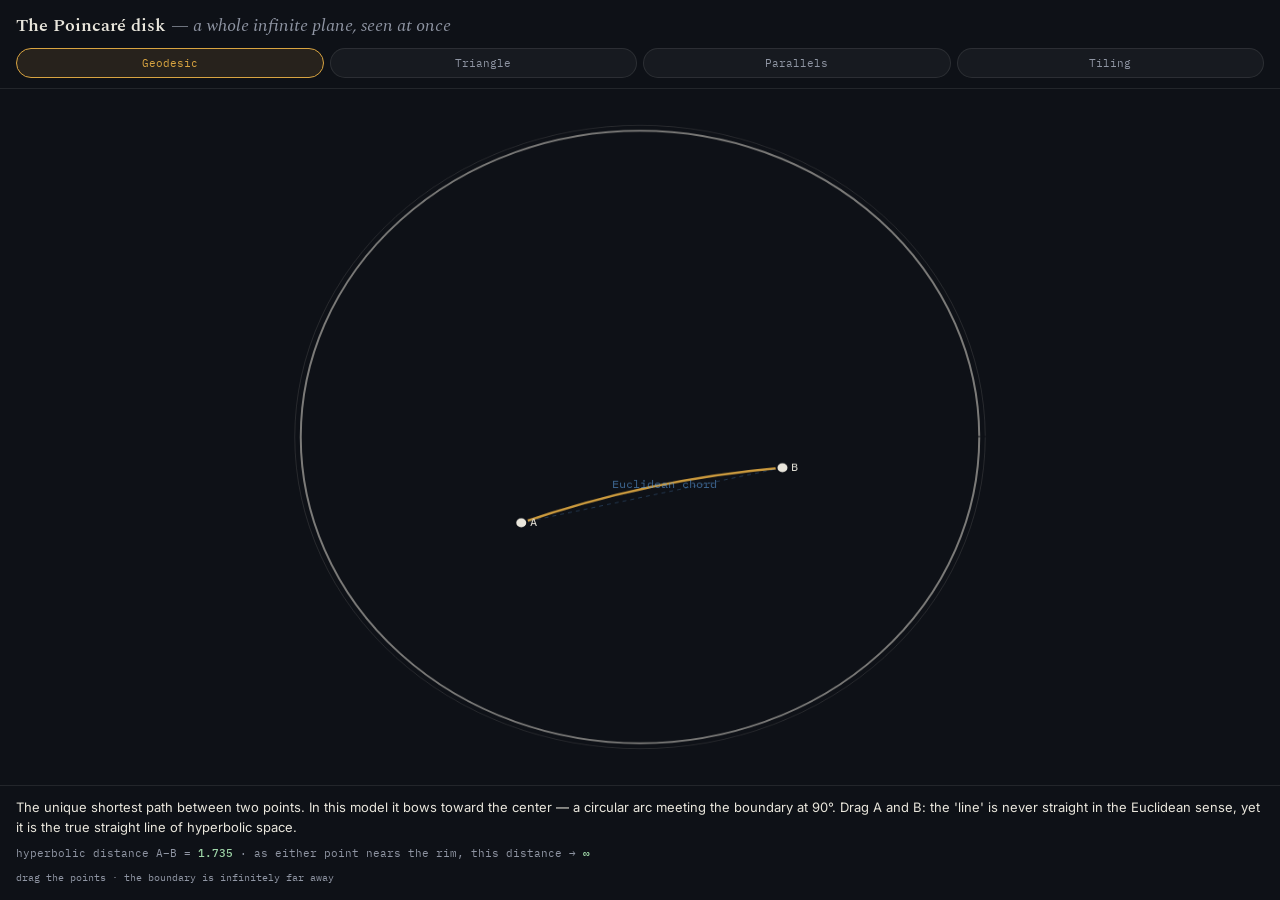
==== atoms/hyperbolic-disk.html @ 60baaf93 "Web of Mathematics: interactive map with bridge stories" ====
<!DOCTYPE html>
<html lang="en">
<head>
<meta charset="UTF-8">
<meta name="viewport" content="width=device-width, initial-scale=1, maximum-scale=1, user-scalable=no">
<title>The Hyperbolic Disk</title>
<link href="https://fonts.googleapis.com/css2?family=Spectral:ital,wght@0,400;0,600;1,400&family=IBM+Plex+Mono:wght@400;500&family=Inter:wght@400;500;600&display=swap" rel="stylesheet">
<style>
:root{--bg:#0e1117;--text:#e9e6dc;--dim:#8f95a3;--gold:#d9a441;--teal:#57ab79;--blue:#5b9ce0;--line:rgba(255,255,255,0.09);}
*{box-sizing:border-box;}
html,body{margin:0;height:100%;background:var(--bg);color:var(--text);
  font-family:'Inter',system-ui,sans-serif;overflow:hidden;}
#app{position:fixed;inset:0;display:flex;flex-direction:column;}
header{padding:12px 16px 10px;border-bottom:1px solid var(--line);}
h1{font-family:'Spectral',serif;font-size:18px;font-weight:600;margin:0;}
h1 em{font-style:italic;color:var(--dim);font-weight:400;}
.chips{display:flex;gap:6px;margin-top:9px;}
.chip{flex:1;text-align:center;font-family:'IBM Plex Mono',monospace;font-size:10.5px;
  padding:7px 4px;border-radius:999px;border:1px solid var(--line);color:var(--dim);
  background:rgba(255,255,255,0.04);cursor:pointer;}
.chip.on{border-color:var(--gold);color:var(--gold);background:rgba(217,164,65,0.12);}
main{flex:1;position:relative;min-height:0;}
canvas{position:absolute;inset:0;width:100%;height:100%;touch-action:none;}
footer{border-top:1px solid var(--line);padding:12px 16px 16px;}
.cap{font-size:13px;line-height:1.5;}
.facts{font-family:'IBM Plex Mono',monospace;font-size:11px;color:var(--dim);margin-top:7px;line-height:1.7;}
.facts b{color:#9fd6a8;font-weight:500;}
.hint{font-size:10px;color:var(--dim);font-family:'IBM Plex Mono',monospace;margin-top:8px;}
</style>
</head>
<body>
<div id="app">
  <header>
    <h1>The Poincaré disk <em>— a whole infinite plane, seen at once</em></h1>
    <div class="chips" id="chips"></div>
  </header>
  <main><canvas id="cv"></canvas></main>
  <footer>
    <div class="cap" id="cap"></div>
    <div class="facts" id="facts"></div>
    <div class="hint" id="hint">drag the points · the boundary circle is infinitely far away</div>
  </footer>
</div>
<script>
"use strict";
/* Poincaré disk model of the hyperbolic plane.
   Geodesics = circular arcs meeting the boundary at right angles (or diameters).
   The boundary is at infinity: nothing ever reaches it. */
const cv=document.getElementById('cv'),ctx=cv.getContext('2d');
let W=0,H=0,DPR=1,cx=0,cy=0,Rd=0;
function resize(){
  DPR=Math.min(2,window.devicePixelRatio||1);
  W=cv.clientWidth;H=cv.clientHeight;cv.width=W*DPR;cv.height=H*DPR;
  ctx.setTransform(DPR,0,0,DPR,0,0);
  cx=W/2;cy=H/2;Rd=Math.min(W,H)*0.44;
}
window.addEventListener('resize',resize);

/* ---- disk math (unit disk, then scaled to screen) ---- */
function toScreen(p){return {x:cx+p.x*Rd, y:cy+p.y*Rd};}
function toDisk(s){return {x:(s.x-cx)/Rd, y:(s.y-cy)/Rd};}

// geodesic through two points a,b in the unit disk.
// Returns either {line:true,...} for a diameter, or {C,r} the orthogonal circle.
function geodesic(a,b){
  const cross=a.x*b.y-a.y*b.x;
  if(Math.abs(cross)<1e-6) return {line:true,a,b}; // collinear w/ origin → diameter
  const a2=a.x*a.x+a.y*a.y, b2=b.x*b.x+b.y*b.y;
  // center (u,v) of orthogonal circle: solves the right-angle-at-boundary condition
  const denom=2*cross;
  const u=( b.y*(a2+1) - a.y*(b2+1) )/denom;
  const v=( a.x*(b2+1) - b.x*(a2+1) )/denom;
  const r=Math.hypot(u-a.x,v-a.y);
  return {line:false,C:{x:u,y:v},r};
}
function drawGeodesicSeg(a,b,color,width){
  ctx.strokeStyle=color;ctx.lineWidth=width||2;
  const g=geodesic(a,b);
  if(g.line){
    const A=toScreen(a),B=toScreen(b);
    ctx.beginPath();ctx.moveTo(A.x,A.y);ctx.lineTo(B.x,B.y);ctx.stroke();
    return;
  }
  const ang=p=>Math.atan2(p.y-g.C.y,p.x-g.C.x);
  let a1=ang(a),a2=ang(b);
  // choose the minor arc (the one staying inside the disk)
  let d=a2-a1;
  while(d>Math.PI)d-=2*Math.PI;
  while(d<-Math.PI)d+=2*Math.PI;
  const Cs=toScreen(g.C), rs=g.r*Rd;
  ctx.beginPath();ctx.arc(Cs.x,Cs.y,rs,a1,a1+d,d<0);ctx.stroke();
}
// full geodesic (both ends hit boundary) — for the "lines" view
function drawFullGeodesic(a,b,color,width){
  const g=geodesic(a,b);
  ctx.strokeStyle=color;ctx.lineWidth=width||1.5;
  if(g.line){
    // diameter direction
    const dx=b.x-a.x,dy=b.y-a.y,L=Math.hypot(dx,dy)||1;
    const A=toScreen({x:-dx/L,y:-dy/L}),B=toScreen({x:dx/L,y:dy/L});
    ctx.beginPath();ctx.moveTo(A.x,A.y);ctx.lineTo(B.x,B.y);ctx.stroke();return;
  }
  // arc between the two boundary intersection points
  const Cs=toScreen(g.C),rs=g.r*Rd;
  // intersection angles of orthogonal circle with unit circle
  const dC=Math.hypot(g.C.x,g.C.y);
  const base=Math.atan2(g.C.y,g.C.x);
  const half=Math.acos(Math.min(1,Math.max(-1,(dC*dC+g.r*g.r-1)/(2*dC*g.r))));
  const p1=base+Math.PI-half, p2=base+Math.PI+half;
  ctx.beginPath();ctx.arc(Cs.x,Cs.y,rs,p1,p2);ctx.stroke();
}

/* hyperbolic distance (for readout) */
function hdist(a,b){
  const dx=a.x-b.x,dy=a.y-b.y;
  const num=2*(dx*dx+dy*dy);
  const den=(1-(a.x*a.x+a.y*a.y))*(1-(b.x*b.x+b.y*b.y));
  return Math.acosh(1+num/den);
}
/* interior angle at vertex V between geodesics to P and Q,
   measured as Euclidean angle of the arc tangents (conformal model ⇒ equals hyperbolic angle) */
function tangentDir(V,X){ // direction of geodesic V→X at V
  const g=geodesic(V,X);
  if(g.line){const d={x:X.x-V.x,y:X.y-V.y};const L=Math.hypot(d.x,d.y)||1;return {x:d.x/L,y:d.y/L};}
  // tangent to circle at V is perpendicular to radius (V-C); pick orientation toward X
  let t={x:-(V.y-g.C.y),y:(V.x-g.C.x)};
  const L=Math.hypot(t.x,t.y)||1;t={x:t.x/L,y:t.y/L};
  // orient toward X along the arc
  const toX={x:X.x-V.x,y:X.y-V.y};
  if(t.x*toX.x+t.y*toX.y<0){t.x=-t.x;t.y=-t.y;}
  return t;
}
function angleAt(V,P,Q){
  const t1=tangentDir(V,P),t2=tangentDir(V,Q);
  let a=Math.acos(Math.min(1,Math.max(-1,t1.x*t2.x+t1.y*t2.y)));
  return a;
}

/* ---- draggable points ---- */
let A={x:-0.35,y:0.28}, B={x:0.42,y:0.10}, Cp={x:-0.05,y:-0.42};
const pts=[A,B,Cp];
let dragging=null;
cv.addEventListener('pointerdown',e=>{
  const m=toDisk({x:e.offsetX*0+ (e.clientX-cv.getBoundingClientRect().left),
                  y:(e.clientY-cv.getBoundingClientRect().top)});
  let best=null,bd=0.09;
  pts.forEach(p=>{const d=Math.hypot(p.x-m.x,p.y-m.y);if(d<bd){bd=d;best=p;}});
  if(best){dragging=best;cv.setPointerCapture(e.pointerId);}
});
cv.addEventListener('pointermove',e=>{
  if(!dragging)return;
  const r=cv.getBoundingClientRect();
  let m=toDisk({x:e.clientX-r.left,y:e.clientY-r.top});
  const R=Math.hypot(m.x,m.y);
  if(R>0.96){m.x*=0.96/R;m.y*=0.96/R;} // keep strictly inside
  dragging.x=m.x;dragging.y=m.y;
});
cv.addEventListener('pointerup',()=>dragging=null);

/* ---- views ---- */
const VIEWS=[
 {name:"Geodesic",cap:"The unique shortest path between two points. In this model it bows toward the center — a circular arc meeting the boundary at 90°. Drag A and B: the 'line' is never straight in the Euclidean sense, yet it is the true straight line of hyperbolic space.",
  facts:()=>`hyperbolic distance A–B = <b>${hdist(A,B).toFixed(3)}</b> · as either point nears the rim, this distance → <b>∞</b>`},
 {name:"Triangle",cap:"A hyperbolic triangle: three geodesic sides. Its angles always sum to LESS than 180° — and the missing amount (the defect) equals its area. Drag the vertices toward the boundary and watch the angles collapse toward zero.",
  facts:()=>{
    const aA=angleAt(A,B,Cp),aB=angleAt(B,A,Cp),aC=angleAt(Cp,A,B);
    const sum=(aA+aB+aC)*180/Math.PI;
    const defect=180-sum;
    return `angle sum = <b>${sum.toFixed(1)}°</b> (Euclidean: always 180°) · defect = area = <b>${defect.toFixed(1)}°</b>`;
  }},
 {name:"Parallels",cap:"Euclid's fifth postulate fails here. Through the point A there are INFINITELY many geodesics that never meet the fixed line through B and C. Two of them (the 'limiting parallels') just barely avoid it; a whole fan lies between.",
  facts:()=>"through one external point: <b>∞ parallels</b> to a given line — the discovery that broke 2000 years of assuming otherwise"},
 {name:"Tiling",cap:"Because area is bounded below (every triangle has area < π) but the plane is infinite, hyperbolic space holds regular tilings impossible in flat space — here the {7,3} tiling, seven heptagons... rendered schematically as a geodesic web. The identical tiles look shrunken near the rim only because the rim is infinitely far.",
  facts:()=>"flat plane: only 3 regular tilings · hyperbolic plane: <b>infinitely many</b> {p,q} with 1/p+1/q < 1/2"}
];
let view=0;

function drawDisk(){
  ctx.clearRect(0,0,W,H);
  // boundary circle (at infinity)
  ctx.strokeStyle='rgba(233,230,220,0.5)';ctx.lineWidth=2;
  ctx.beginPath();ctx.arc(cx,cy,Rd,0,6.28);ctx.stroke();
  ctx.strokeStyle='rgba(233,230,220,0.12)';ctx.lineWidth=1;
  ctx.beginPath();ctx.arc(cx,cy,Rd+6,0,6.28);ctx.stroke();

  if(view===3){ // tiling: a symmetric web of geodesics
    const N=7;
    const ring=[];
    for(let i=0;i<N;i++){const a=i/N*2*Math.PI - Math.PI/2;ring.push({x:0.62*Math.cos(a),y:0.62*Math.sin(a)});}
    ctx.globalAlpha=0.9;
    for(let i=0;i<N;i++){
      drawFullGeodesic(ring[i],ring[(i+1)%N],'rgba(87,171,121,0.55)',1.4);
      drawFullGeodesic(ring[i],ring[(i+2)%N],'rgba(91,156,224,0.4)',1.1);
      drawFullGeodesic(ring[i],ring[(i+3)%N],'rgba(217,164,65,0.3)',1);
    }
    ctx.globalAlpha=1;
    // inner heptagon of geodesics
    const inner=[];
    for(let i=0;i<N;i++){const a=i/N*2*Math.PI-Math.PI/2;inner.push({x:0.3*Math.cos(a),y:0.3*Math.sin(a)});}
    for(let i=0;i<N;i++)drawGeodesicSeg(inner[i],inner[(i+1)%N],'rgba(233,230,220,0.6)',1.5);
    return;
  }

  if(view===2){ // parallels: fixed line + fan through A
    const L1={x:0.1,y:0.55}, L2={x:0.15,y:-0.6};
    drawFullGeodesic(L1,L2,'rgba(233,230,220,0.75)',2);
    // fan of geodesics through A that don't cross the line
    for(let k=-4;k<=4;k++){
      const target={x:0.1+0.001*k, y:0.55 - (k+4)/8*1.15};
      drawFullGeodesic(A,target, k===-4||k===4?'rgba(217,164,65,0.9)':'rgba(91,156,224,0.35)', k===-4||k===4?2:1.2);
    }
    const As=toScreen(A);
    ctx.fillStyle='#d9a441';ctx.beginPath();ctx.arc(As.x,As.y,6,0,6.28);ctx.fill();
    label('A',As.x+9,As.y+4,'#d9a441');
    return;
  }

  if(view===1){ // triangle
    drawGeodesicSeg(A,B,'rgba(217,164,65,0.95)',2.5);
    drawGeodesicSeg(B,Cp,'rgba(217,164,65,0.95)',2.5);
    drawGeodesicSeg(Cp,A,'rgba(217,164,65,0.95)',2.5);
    // faint Euclidean triangle for contrast
    const As=toScreen(A),Bs=toScreen(B),Cs=toScreen(Cp);
    ctx.strokeStyle='rgba(91,156,224,0.3)';ctx.lineWidth=1;ctx.setLineDash([4,4]);
    ctx.beginPath();ctx.moveTo(As.x,As.y);ctx.lineTo(Bs.x,Bs.y);ctx.lineTo(Cs.x,Cs.y);ctx.closePath();ctx.stroke();
    ctx.setLineDash([]);
    drawPts([[A,'A'],[B,'B'],[Cp,'C']]);
    return;
  }

  // view 0: single geodesic
  drawGeodesicSeg(A,B,'rgba(217,164,65,0.95)',2.5);
  const As=toScreen(A),Bs=toScreen(B);
  ctx.strokeStyle='rgba(91,156,224,0.3)';ctx.lineWidth=1;ctx.setLineDash([4,4]);
  ctx.beginPath();ctx.moveTo(As.x,As.y);ctx.lineTo(Bs.x,Bs.y);ctx.stroke();ctx.setLineDash([]);
  label('Euclidean chord',(As.x+Bs.x)/2-40,(As.y+Bs.y)/2-8,'rgba(91,156,224,0.6)');
  drawPts([[A,'A'],[B,'B']]);
}
function drawPts(list){
  list.forEach(([p,nm])=>{
    const s=toScreen(p);
    ctx.fillStyle='#e9e6dc';ctx.strokeStyle='#0e1117';ctx.lineWidth=2;
    ctx.beginPath();ctx.arc(s.x,s.y,6,0,6.28);ctx.fill();ctx.stroke();
    label(nm,s.x+9,s.y+4,'#e9e6dc');
  });
}
function label(t,x,y,c){ctx.font='12px "IBM Plex Mono",monospace';ctx.fillStyle=c;ctx.fillText(t,x,y);}

function loop(){drawDisk();
  document.getElementById('facts').innerHTML=VIEWS[view].facts();
  requestAnimationFrame(loop);}

const chipsEl=document.getElementById('chips');
VIEWS.forEach((v,i)=>{const c=document.createElement('div');c.className='chip';c.textContent=v.name;c.onclick=()=>setView(i);chipsEl.appendChild(c);});
function setView(i){view=i;
  document.querySelectorAll('.chip').forEach((c,j)=>c.classList.toggle('on',j===i));
  document.getElementById('cap').textContent=VIEWS[i].cap;
  document.getElementById('hint').textContent = (i===0||i===1)?'drag the points · the boundary is infinitely far away':'the boundary circle is infinitely far away';
}
resize();setView(0);requestAnimationFrame(loop);
</script>
</body>
</html>
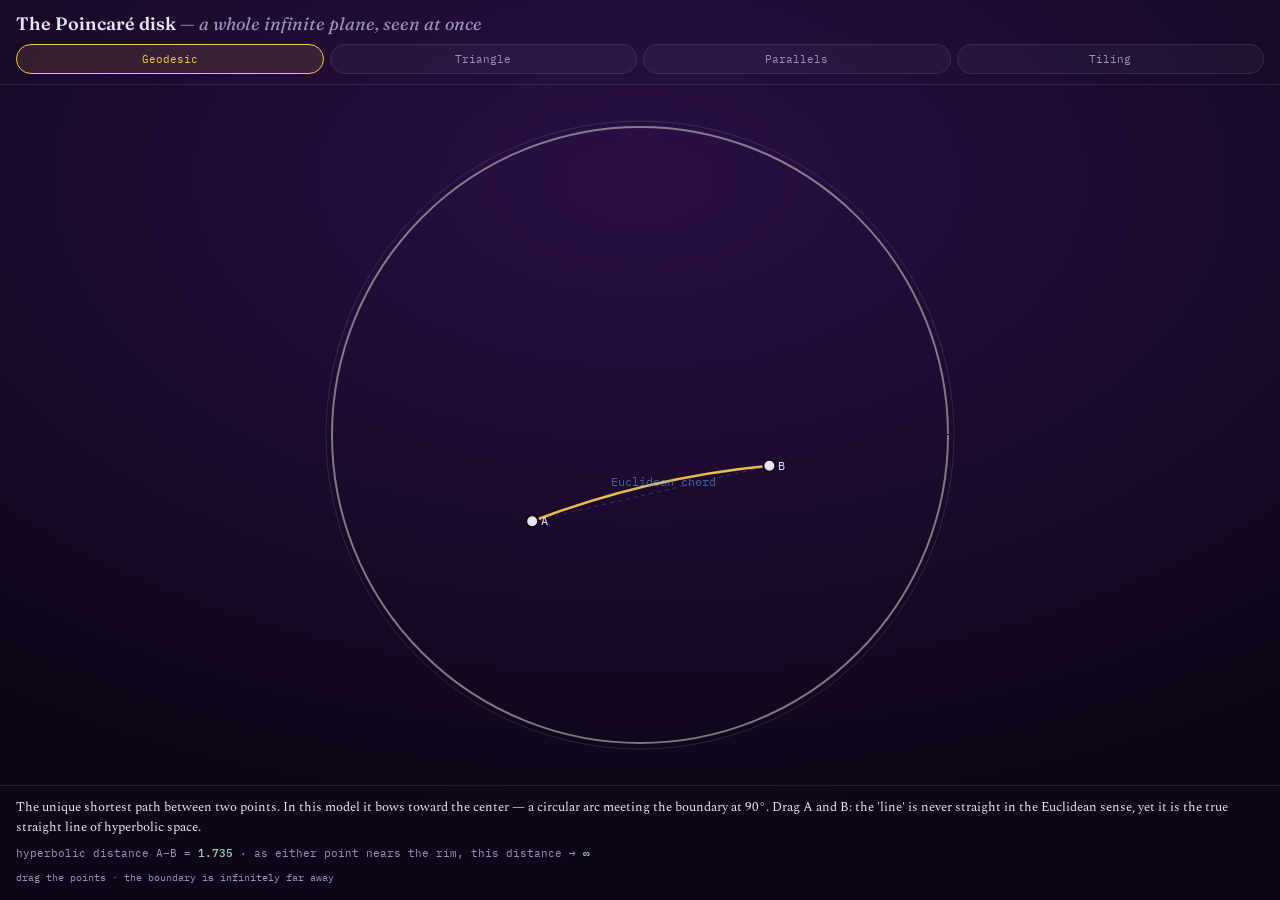
==== commit d72eee78: "24 new playable atoms across all eight domains Foundations: Hilbert's Hotel & Cantor's diagonal, tru" ====
--- a/atoms/hyperbolic-disk.html
+++ b/atoms/hyperbolic-disk.html
@@ -4,21 +4,21 @@
 <meta charset="UTF-8">
 <meta name="viewport" content="width=device-width, initial-scale=1, maximum-scale=1, user-scalable=no">
 <title>The Hyperbolic Disk</title>
-<link href="https://fonts.googleapis.com/css2?family=Spectral:ital,wght@0,400;0,600;1,400&family=IBM+Plex+Mono:wght@400;500&family=Inter:wght@400;500;600&display=swap" rel="stylesheet">
+<link href="https://fonts.googleapis.com/css2?family=Fraunces:opsz,wght@9..144,400;9..144,600&family=Spectral:ital,wght@0,400;0,600;1,400&family=IBM+Plex+Mono:wght@400;500&display=swap" rel="stylesheet">
 <style>
-:root{--bg:#0e1117;--text:#e9e6dc;--dim:#8f95a3;--gold:#d9a441;--teal:#57ab79;--blue:#5b9ce0;--line:rgba(255,255,255,0.09);}
+:root{--bg:#0e0618;--text:#e8e4f4;--dim:#9a93b8;--gold:#f5c451;--teal:#57ab79;--blue:#5b9ce0;--line:rgba(255,255,255,0.09);}
 *{box-sizing:border-box;}
-html,body{margin:0;height:100%;background:var(--bg);color:var(--text);
-  font-family:'Inter',system-ui,sans-serif;overflow:hidden;}
+html,body{margin:0;height:100%;background:radial-gradient(120% 100% at 50% 20%, #2a0f45, var(--bg) 70%);color:var(--text);
+  font-family:'Spectral',Georgia,serif;overflow:hidden;}
 #app{position:fixed;inset:0;display:flex;flex-direction:column;}
 header{padding:12px 16px 10px;border-bottom:1px solid var(--line);}
-h1{font-family:'Spectral',serif;font-size:18px;font-weight:600;margin:0;}
+h1{font-family:'Fraunces',Georgia,serif;font-size:18px;font-weight:600;margin:0;}
 h1 em{font-style:italic;color:var(--dim);font-weight:400;}
 .chips{display:flex;gap:6px;margin-top:9px;}
 .chip{flex:1;text-align:center;font-family:'IBM Plex Mono',monospace;font-size:10.5px;
   padding:7px 4px;border-radius:999px;border:1px solid var(--line);color:var(--dim);
   background:rgba(255,255,255,0.04);cursor:pointer;}
-.chip.on{border-color:var(--gold);color:var(--gold);background:rgba(217,164,65,0.12);}
+.chip.on{border-color:var(--gold);color:var(--gold);background:rgba(245,196,81,0.12);}
 main{flex:1;position:relative;min-height:0;}
 canvas{position:absolute;inset:0;width:100%;height:100%;touch-action:none;}
 footer{border-top:1px solid var(--line);padding:12px 16px 16px;}
@@ -55,6 +55,7 @@
   cx=W/2;cy=H/2;Rd=Math.min(W,H)*0.44;
 }
 window.addEventListener('resize',resize);
+if(window.ResizeObserver)new ResizeObserver(()=>resize()).observe(cv);
 
 /* ---- disk math (unit disk, then scaled to screen) ---- */
 function toScreen(p){return {x:cx+p.x*Rd, y:cy+p.y*Rd};}
@@ -191,7 +192,7 @@
     for(let i=0;i<N;i++){
       drawFullGeodesic(ring[i],ring[(i+1)%N],'rgba(87,171,121,0.55)',1.4);
       drawFullGeodesic(ring[i],ring[(i+2)%N],'rgba(91,156,224,0.4)',1.1);
-      drawFullGeodesic(ring[i],ring[(i+3)%N],'rgba(217,164,65,0.3)',1);
+      drawFullGeodesic(ring[i],ring[(i+3)%N],'rgba(245,196,81,0.3)',1);
     }
     ctx.globalAlpha=1;
     // inner heptagon of geodesics
@@ -207,18 +208,18 @@
     // fan of geodesics through A that don't cross the line
     for(let k=-4;k<=4;k++){
       const target={x:0.1+0.001*k, y:0.55 - (k+4)/8*1.15};
-      drawFullGeodesic(A,target, k===-4||k===4?'rgba(217,164,65,0.9)':'rgba(91,156,224,0.35)', k===-4||k===4?2:1.2);
+      drawFullGeodesic(A,target, k===-4||k===4?'rgba(245,196,81,0.9)':'rgba(91,156,224,0.35)', k===-4||k===4?2:1.2);
     }
     const As=toScreen(A);
-    ctx.fillStyle='#d9a441';ctx.beginPath();ctx.arc(As.x,As.y,6,0,6.28);ctx.fill();
-    label('A',As.x+9,As.y+4,'#d9a441');
+    ctx.fillStyle='#f5c451';ctx.beginPath();ctx.arc(As.x,As.y,6,0,6.28);ctx.fill();
+    label('A',As.x+9,As.y+4,'#f5c451');
     return;
   }
 
   if(view===1){ // triangle
-    drawGeodesicSeg(A,B,'rgba(217,164,65,0.95)',2.5);
-    drawGeodesicSeg(B,Cp,'rgba(217,164,65,0.95)',2.5);
-    drawGeodesicSeg(Cp,A,'rgba(217,164,65,0.95)',2.5);
+    drawGeodesicSeg(A,B,'rgba(245,196,81,0.95)',2.5);
+    drawGeodesicSeg(B,Cp,'rgba(245,196,81,0.95)',2.5);
+    drawGeodesicSeg(Cp,A,'rgba(245,196,81,0.95)',2.5);
     // faint Euclidean triangle for contrast
     const As=toScreen(A),Bs=toScreen(B),Cs=toScreen(Cp);
     ctx.strokeStyle='rgba(91,156,224,0.3)';ctx.lineWidth=1;ctx.setLineDash([4,4]);
@@ -229,7 +230,7 @@
   }
 
   // view 0: single geodesic
-  drawGeodesicSeg(A,B,'rgba(217,164,65,0.95)',2.5);
+  drawGeodesicSeg(A,B,'rgba(245,196,81,0.95)',2.5);
   const As=toScreen(A),Bs=toScreen(B);
   ctx.strokeStyle='rgba(91,156,224,0.3)';ctx.lineWidth=1;ctx.setLineDash([4,4]);
   ctx.beginPath();ctx.moveTo(As.x,As.y);ctx.lineTo(Bs.x,Bs.y);ctx.stroke();ctx.setLineDash([]);
@@ -239,9 +240,9 @@
 function drawPts(list){
   list.forEach(([p,nm])=>{
     const s=toScreen(p);
-    ctx.fillStyle='#e9e6dc';ctx.strokeStyle='#0e1117';ctx.lineWidth=2;
+    ctx.fillStyle='#e8e4f4';ctx.strokeStyle='#0e0618';ctx.lineWidth=2;
     ctx.beginPath();ctx.arc(s.x,s.y,6,0,6.28);ctx.fill();ctx.stroke();
-    label(nm,s.x+9,s.y+4,'#e9e6dc');
+    label(nm,s.x+9,s.y+4,'#e8e4f4');
   });
 }
 function label(t,x,y,c){ctx.font='12px "IBM Plex Mono",monospace';ctx.fillStyle=c;ctx.fillText(t,x,y);}
